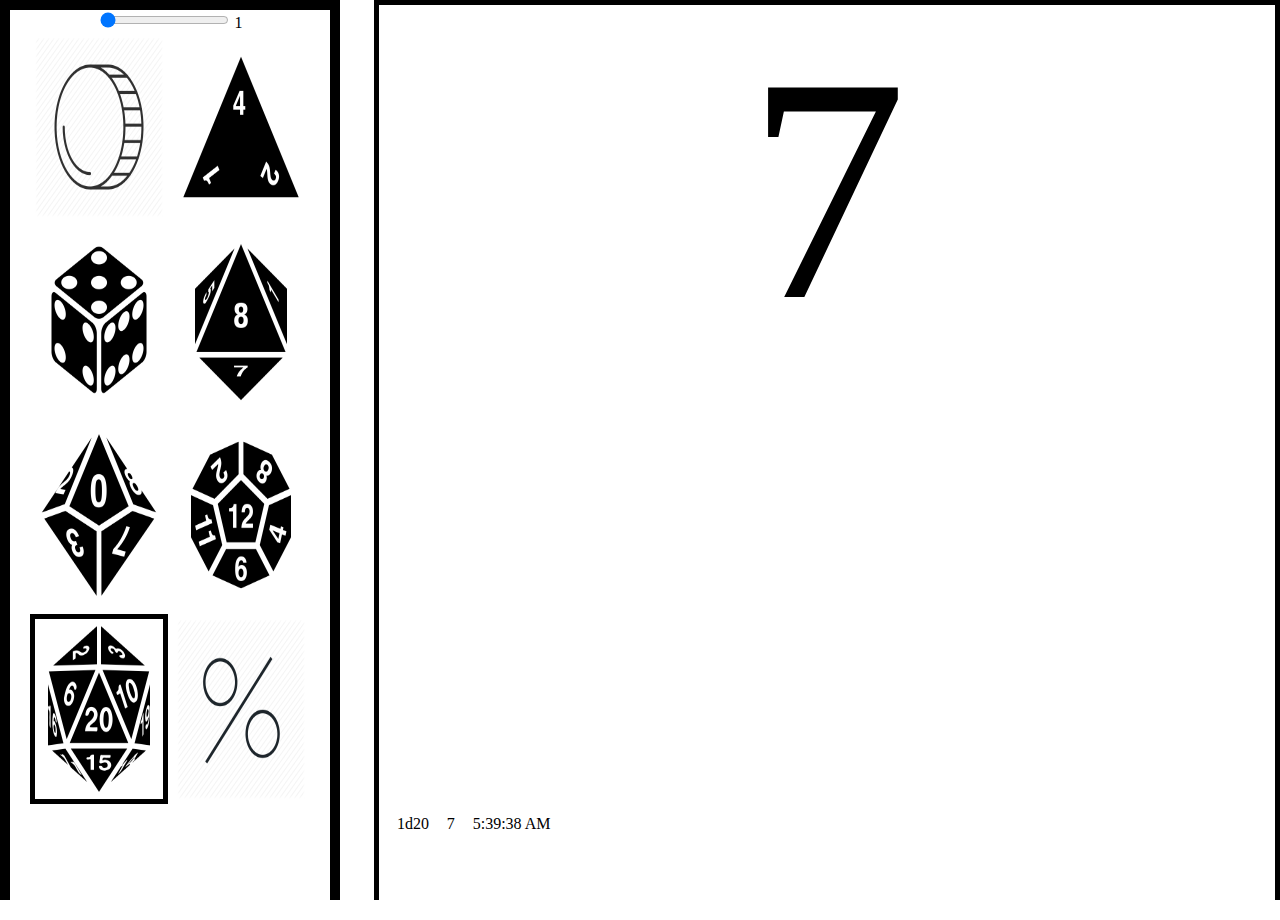
==== dicejs_v1/index.html @ 75b2185d "set up for dice v2" ====
<!-- The main and probably only page of JsDice -->
<html>
	<!-- head of the doc -->
	<head>
		<!-- configure -->
		<title>DiceJs</title>
		<link rel="icon" href="./img/icon.JPG">
		<link rel="apple-touch-icon" href="./img/icon.JPG">
		<meta name="apple-mobile-web-app-capable" content="yes" />
		<meta content="width=device-width, initial-scale=1, minimum-scale=1, user-scalable=no" name="viewport">
		<!-- imports -->
		<script src="./js/home.js"></script>
		<link rel="stylesheet" type="text/css" href="./css/home.css" />
	</head>	
	<!-- body of the doc -->
	<body>
		<!-- view wrapper -->
		<div id="viewwrapper">
			<!-- output view -->
			<div id="rolloutput" onclick="HRoll()">
				<!-- the roll itself -->
				<div id="rollresult"></div>
				<!-- the rolls meta data -->
				<div id="rollmeta">
					<div id="dicetype" class="rollmetanode"></div>
					<div id="rolltotal" class="rollmetanode"></div>
					<div id="timestamp" class="rollmetanode"></div>
				</div>
			</div>
			<!-- controls -->
			<div id="rollcontrols">
				<div class="slidecontainer">
				<input type="range" min="1" max="20" value="1" class="slider" id="diceCntSlider" oninput="OnSlide()" >
				<label id="sliderlabel">1</label>
				</div>
				<img src="./img/dice/d2.png" id="d2icon" class="diceicon_phone" onclick="OnDiceClick(2)">
				<img src="./img/dice/d4.png" id="d4icon" class="diceicon_phone" onclick="OnDiceClick(4)">
				<img src="./img/dice/d6.png" id="d6icon" class="diceicon_phone" onclick="OnDiceClick(6)" >
				<img src="./img/dice/d8.png" id="d8icon" class="diceicon_phone" onclick="OnDiceClick(8)">
				<img src="./img/dice/d10.png" id="d10icon" class="diceicon_phone" onclick="OnDiceClick(10)" >
				<img src="./img/dice/d12.png" id="d12icon" class="diceicon_phone" onclick="OnDiceClick(12)" >
				<img src="./img/dice/d20.png" id="d20icon" class="diceicon_phone selectedDice" onclick="OnDiceClick(20)" >
				<img src="./img/dice/d100.png" id="d100icon" class="diceicon_phone" onclick="OnDiceClick(100)">
			</div>
		</div>
	</body>
</html>
---- dicejs_v1/css/home.css ----
html, body 
{
	margin: 0; 
	height: 100%; 
	overflow: hidden;
	touch-action: none;
}

.viewrapper_phone
{

}

.viewrapper_desktop
{
	display: flexbox;
}

.diceicon_desktop
{
	width: 40%;
	height: 20%;
	border: 5px solid transparent;
}

.diceicon_phone
{
	width: 20%;
	height: 35%;
	border: 5px solid transparent;
}

#rollresult
{
	height: 90%;
	display: flexbox;
	overflow: hidden;
}

.rollresultnodesingle
{
	font-size: 20em;
}

.rollresultnode
{
	width: 30%;
	font-size: 7em;
	border: 2px solid black;
	float: left;
	margin: 1%
}

#rollmeta
{
	display: flexbox;
	height: 10%;
}

.rollmetanode
{
	float: left;
	padding-left: 2%;
}

.rolloutput_phone
{
	height: 70%;
}

.rolloutput_desktop
{
	float: right;
	width: 70%;
	height: 100%;
}

#rolloutput
{
	display: block;
	text-align: center;
	border: 5px solid black;
}

.rollcontrols_phone
{
	height: 24%;
}

.rollcontrols_desktop
{
	float: left;
	width: 25%;
	height: 100%;
}

#rollcontrols
{
	display: block;
	text-align: center;
	border: 10px solid black;
}

.selectedDice
{
	border-color: black;
}
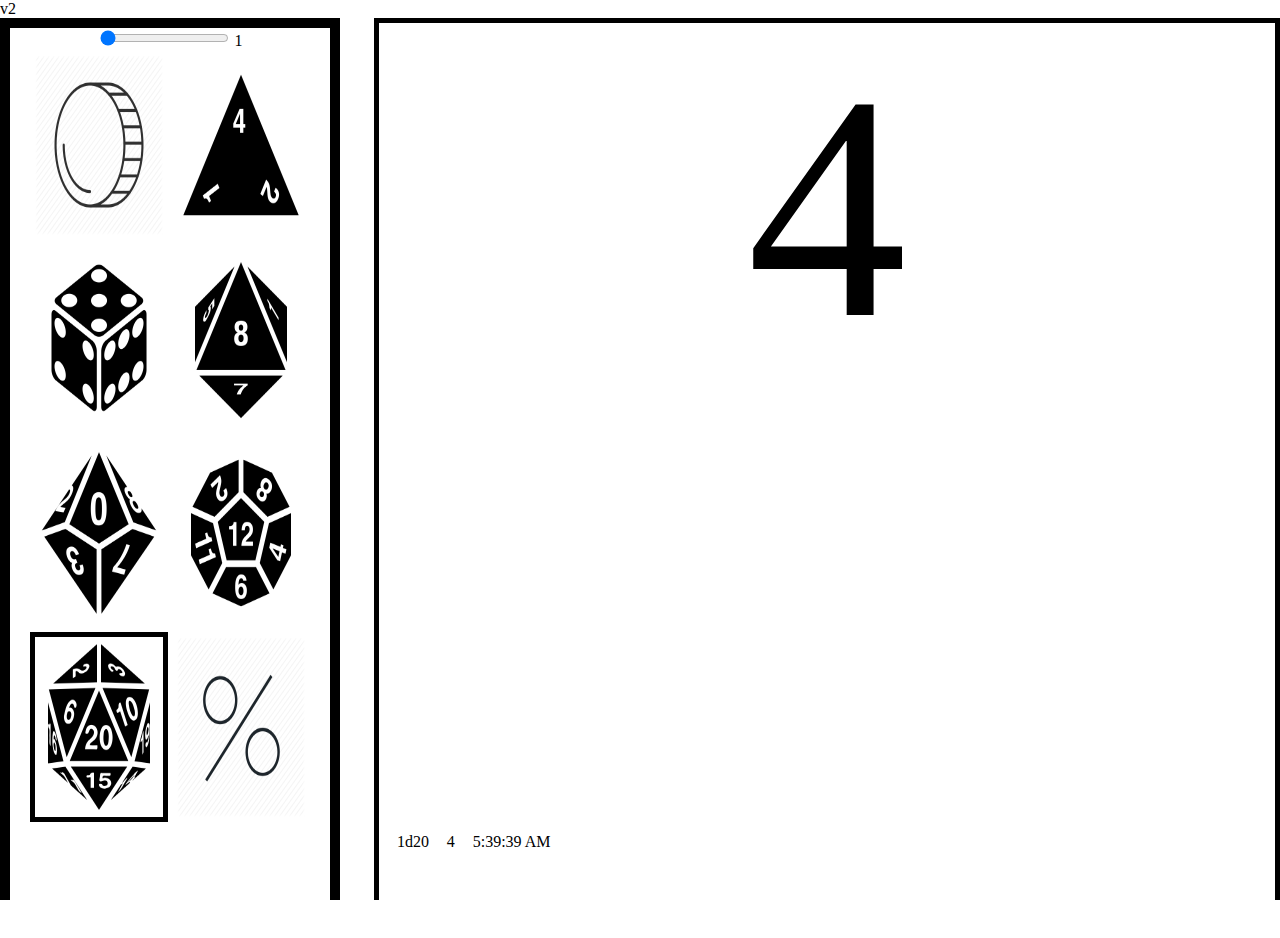
==== commit 7ce5e09f: "create v2 switcher" ====
--- a/dicejs_v1/index.html
+++ b/dicejs_v1/index.html
@@ -16,6 +16,10 @@
 	<body>
 		<!-- view wrapper -->
 		<div id="viewwrapper">
+			<!---->
+			<div>
+				<div onclick="window.location.href='../dicejs_v2/index.html';">v2</div>
+			</div>
 			<!-- output view -->
 			<div id="rolloutput" onclick="HRoll()">
 				<!-- the roll itself -->
